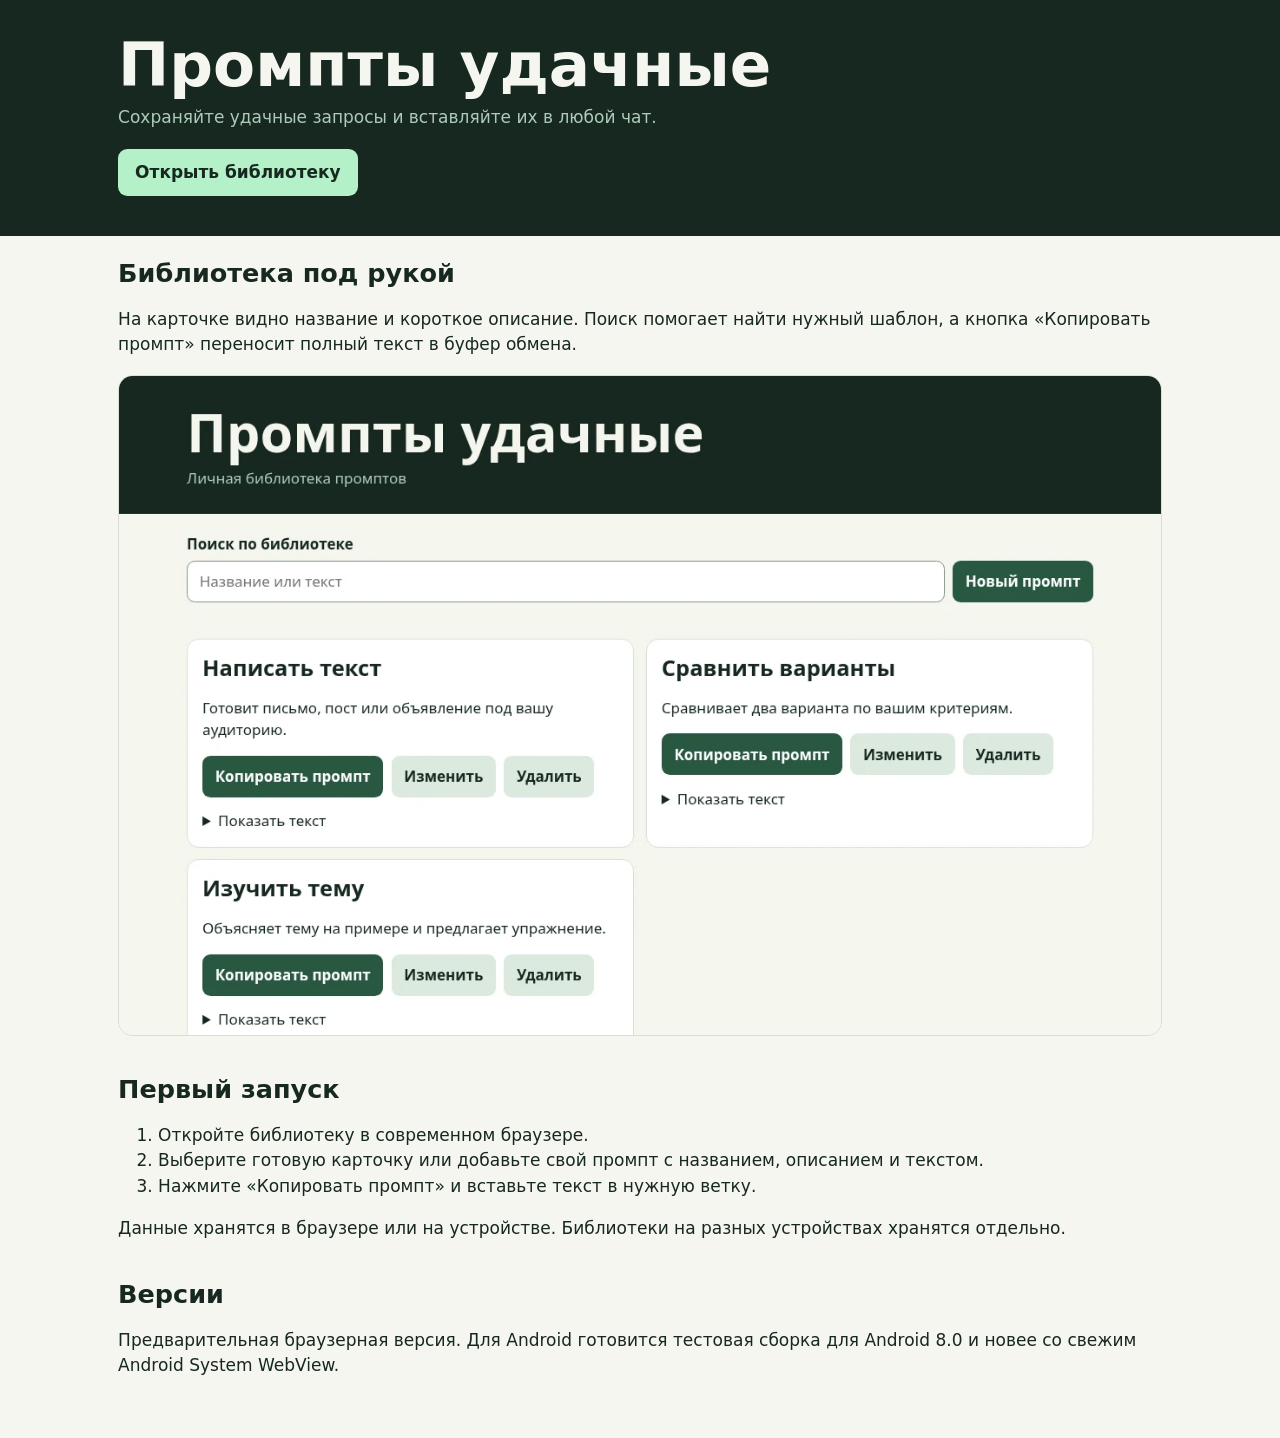
==== index.html @ 5c015fc0 "Deploy the prompt library browser preview" ====
<!doctype html>
<html lang="ru">
<head>
<meta charset="utf-8">
<meta name="viewport" content="width=device-width, initial-scale=1">
<title>Промпты удачные</title>
<link rel="stylesheet" href="app/style.css">
<link rel="stylesheet" href="site.css">
</head>
<body>
<header><div class="wrap"><h1>Промпты удачные</h1><p>Сохраняйте удачные запросы и вставляйте их в любой чат.</p>
<a class="cta" href="app/">Открыть библиотеку</a>
</div></header>
<main class="wrap">
<section><h2>Библиотека под рукой</h2>
<p>На карточке видно название и короткое описание. Поиск помогает найти нужный шаблон, а кнопка «Копировать промпт» переносит полный текст в буфер обмена.</p>
<img src="media/library.webp" alt="Скриншот библиотеки с карточками и кнопками копирования" width="1200" height="760">
</section>
<section><h2>Первый запуск</h2>
<ol><li>Откройте библиотеку в современном браузере.</li><li>Выберите готовую карточку или добавьте свой промпт с названием, описанием и текстом.</li><li>Нажмите «Копировать промпт» и вставьте текст в нужную ветку.</li></ol>
<p>Данные хранятся в браузере или на устройстве. Библиотеки на разных устройствах хранятся отдельно.</p>
</section>
<section><h2>Версии</h2>
<p>Предварительная браузерная версия. Для Android готовится тестовая сборка для Android 8.0 и новее со свежим Android System WebView.</p>
</section>
</main>
</body>
</html>
---- app/style.css ----
:root { font: 17px/1.5 system-ui, sans-serif; color: #172820; background: #f5f6ef; }
* { box-sizing: border-box; }
body { margin: 0; }
.wrap { max-width: 64rem; margin: auto; padding: 1.3rem; }
header { background: #172820; color: #f5f6ef; }
header p { color: #accbb9; margin: .4rem 0; }
h1 { margin: .5rem 0 0; font-size: clamp(2rem, 6vw, 3.6rem); line-height: 1.1; }
h2 { margin: 0; line-height: 1.25; }
label { display: block; font-weight: 650; margin-bottom: .35rem; }
.controls, .actions { display: flex; flex-wrap: wrap; gap: .55rem; }
.controls input { flex: 1 1 15rem; }
input, textarea, button { font: inherit; border-radius: .55rem; padding: .6rem .8rem; }
input, textarea { border: 1px solid #819589; background: white; color: inherit; width: 100%; }
button { background: #dce9de; border: 1px solid transparent; color: #172820; cursor: pointer; font-weight: 650; }
#add, button[type=submit], form button:last-child { background: #285741; color: white; }
#library { display: grid; gap: .8rem; grid-template-columns: repeat(auto-fit, minmax(min(100%, 25rem), 1fr)); }
article { background: white; border: 1px solid #d6e0d7; border-radius: .8rem; padding: 1rem; min-width: 0; }
article p { white-space: pre-wrap; overflow-wrap: anywhere; }
dialog { border: 1px solid #819589; border-radius: .8rem; width: min(94%, 39rem); color: inherit; }
dialog::backdrop { background: #172820a8; }
form label { margin-top: .8rem; }
form .actions { justify-content: flex-end; margin-top: .8rem; }
#notice { min-height: 1.5rem; margin: .5rem 0; }

article details { margin-top: .85rem; }
summary { cursor: pointer; }
article .actions button:first-child { background: #285741; color: white; }
---- site.css ----
.cta { display: inline-block; margin: .7rem 0 1rem; background: #b5f1c8; color: #172820; text-decoration: none; font-weight: 700; padding: .65rem 1rem; border-radius: .55rem; }
section { margin-bottom: 2.2rem; }
img, video { display: block; width: 100%; height: auto; border-radius: .85rem; border: 1px solid #d6e0d7; }
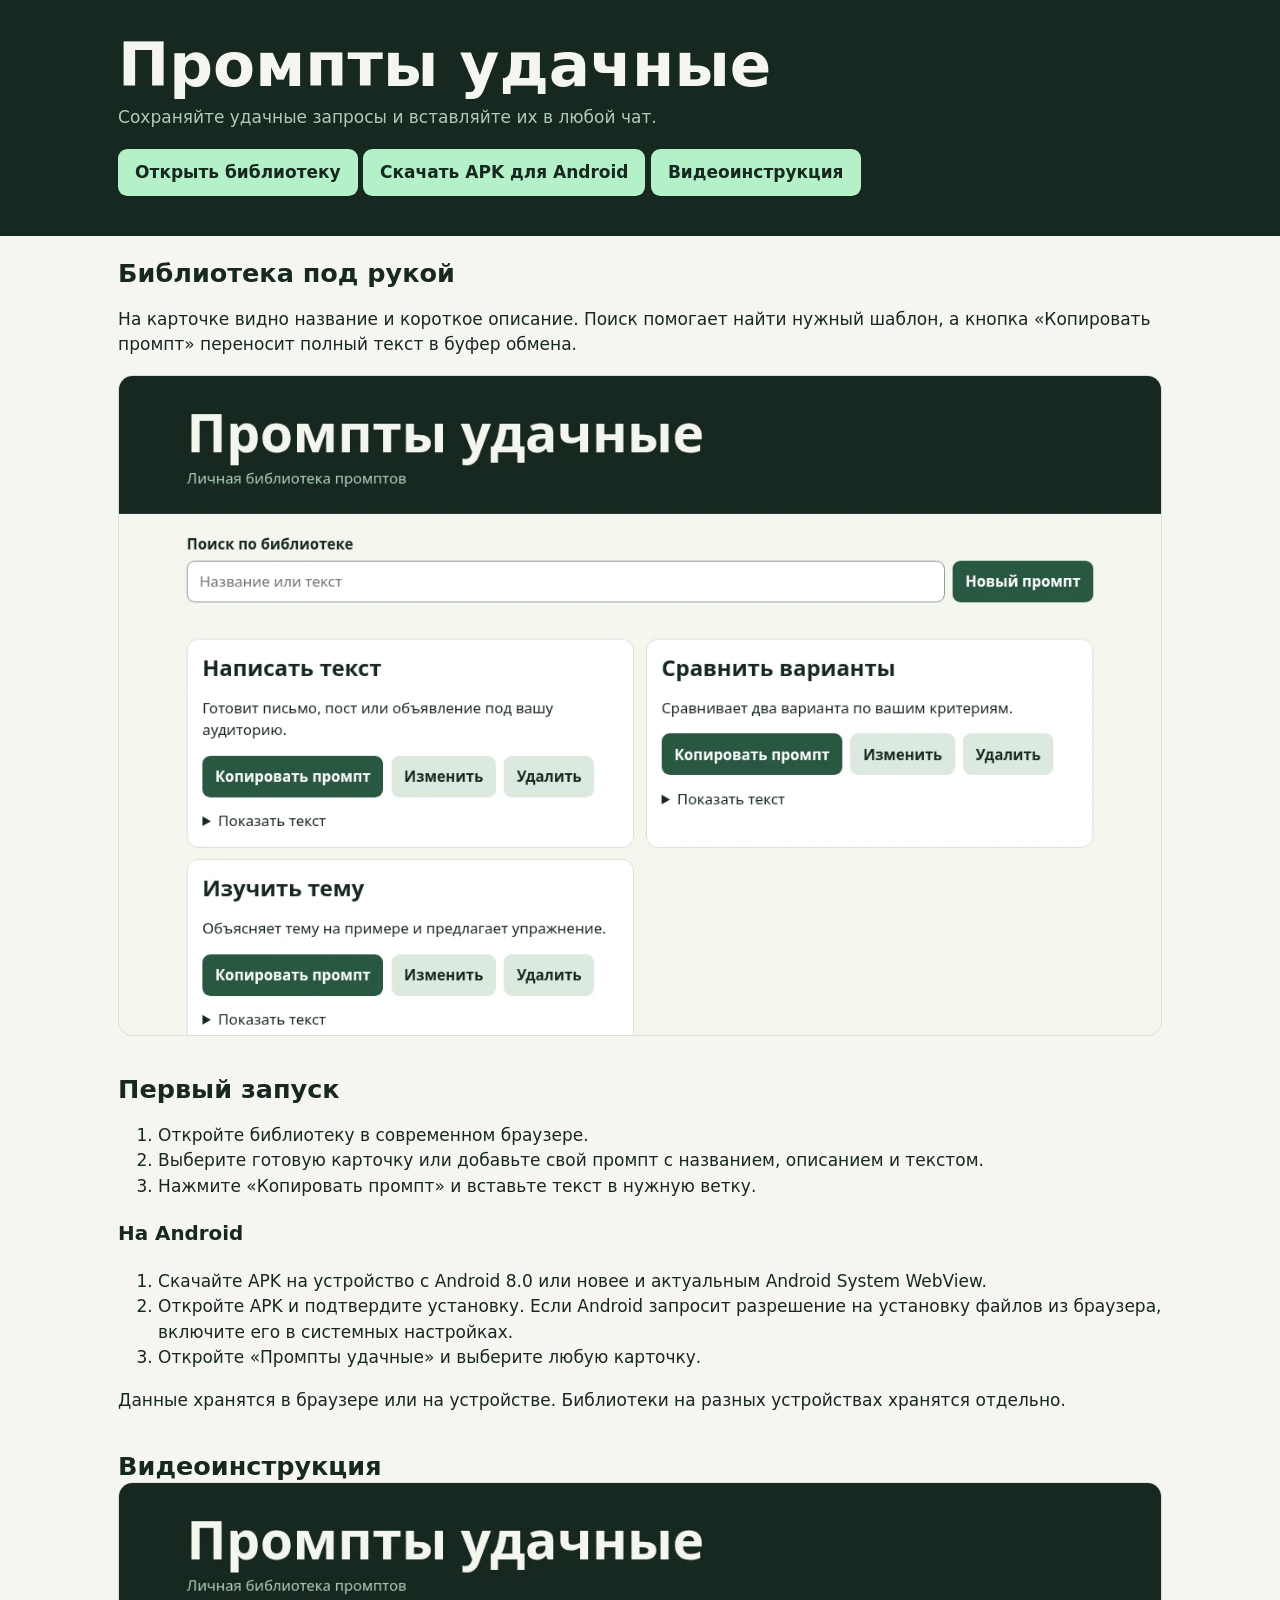
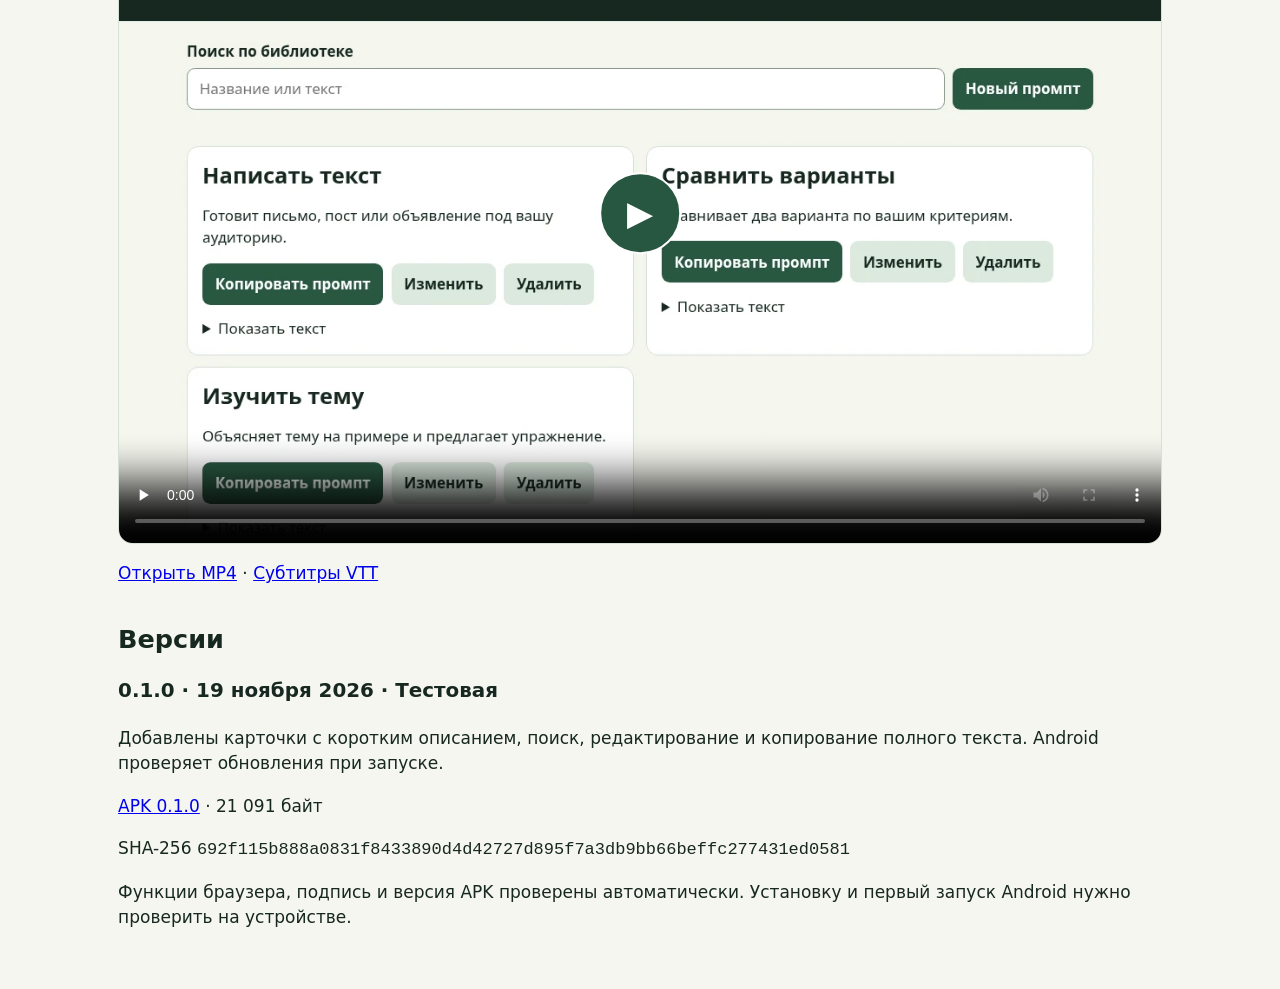
==== commit ad8e8475: "Deliver the test APK and Russian video guide" ====
--- a/index.html
+++ b/index.html
@@ -6,10 +6,13 @@
 <title>Промпты удачные</title>
 <link rel="stylesheet" href="app/style.css">
 <link rel="stylesheet" href="site.css">
+<script src="site.js" defer></script>
 </head>
 <body>
 <header><div class="wrap"><h1>Промпты удачные</h1><p>Сохраняйте удачные запросы и вставляйте их в любой чат.</p>
 <a class="cta" href="app/">Открыть библиотеку</a>
+<a class="cta" href="files/prompt-library-0.1.0.apk" download>Скачать APK для Android</a>
+<a class="cta" id="instruction-link" href="#instruction">Видеоинструкция</a>
 </div></header>
 <main class="wrap">
 <section><h2>Библиотека под рукой</h2>
@@ -18,10 +21,26 @@
 </section>
 <section><h2>Первый запуск</h2>
 <ol><li>Откройте библиотеку в современном браузере.</li><li>Выберите готовую карточку или добавьте свой промпт с названием, описанием и текстом.</li><li>Нажмите «Копировать промпт» и вставьте текст в нужную ветку.</li></ol>
+<h3>На Android</h3>
+<ol><li>Скачайте APK на устройство с Android 8.0 или новее и актуальным Android System WebView.</li><li>Откройте APK и подтвердите установку. Если Android запросит разрешение на установку файлов из браузера, включите его в системных настройках.</li><li>Откройте «Промпты удачные» и выберите любую карточку.</li></ol>
 <p>Данные хранятся в браузере или на устройстве. Библиотеки на разных устройствах хранятся отдельно.</p>
 </section>
+<section id="instruction"><h2>Видеоинструкция</h2>
+<div class="player">
+<video id="video" controls playsinline preload="none" poster="media/instruction-poster.webp">
+<source src="media/instruction-v1.mp4" type="video/mp4">
+<track kind="captions" src="media/instruction.vtt" srclang="ru" label="Русский">
+</video>
+<button id="play" type="button" aria-label="Воспроизвести видео">▶</button>
+</div>
+<p><a href="media/instruction-v1.mp4">Открыть MP4</a> · <a href="media/instruction.vtt">Субтитры VTT</a></p>
+</section>
 <section><h2>Версии</h2>
-<p>Предварительная браузерная версия. Для Android готовится тестовая сборка для Android 8.0 и новее со свежим Android System WebView.</p>
+<h3>0.1.0 · 19 ноября 2026 · Тестовая</h3>
+<p>Добавлены карточки с коротким описанием, поиск, редактирование и копирование полного текста. Android проверяет обновления при запуске.</p>
+<p><a href="files/prompt-library-0.1.0.apk" download>APK 0.1.0</a> · 21 091 байт</p>
+<p class="checksum">SHA-256 <code>692f115b888a0831f8433890d4d42727d895f7a3db9bb66beffc277431ed0581</code></p>
+<p>Функции браузера, подпись и версия APK проверены автоматически. Установку и первый запуск Android нужно проверить на устройстве.</p>
 </section>
 </main>
 </body>
--- a/site.css
+++ b/site.css
@@ -1,3 +1,7 @@
 .cta { display: inline-block; margin: .7rem 0 1rem; background: #b5f1c8; color: #172820; text-decoration: none; font-weight: 700; padding: .65rem 1rem; border-radius: .55rem; }
 section { margin-bottom: 2.2rem; }
 img, video { display: block; width: 100%; height: auto; border-radius: .85rem; border: 1px solid #d6e0d7; }
+.player { position: relative; }
+#play { position: absolute; display: grid; place-items: center; inset: 50% auto auto 50%; transform: translate(-50%, -50%); border-radius: 50%; width: 4.8rem; height: 4.8rem; background: #285741; color: white; font-size: 2rem; border: 2px solid white; }
+#play[hidden] { display: none; }
+.checksum { overflow-wrap: anywhere; }
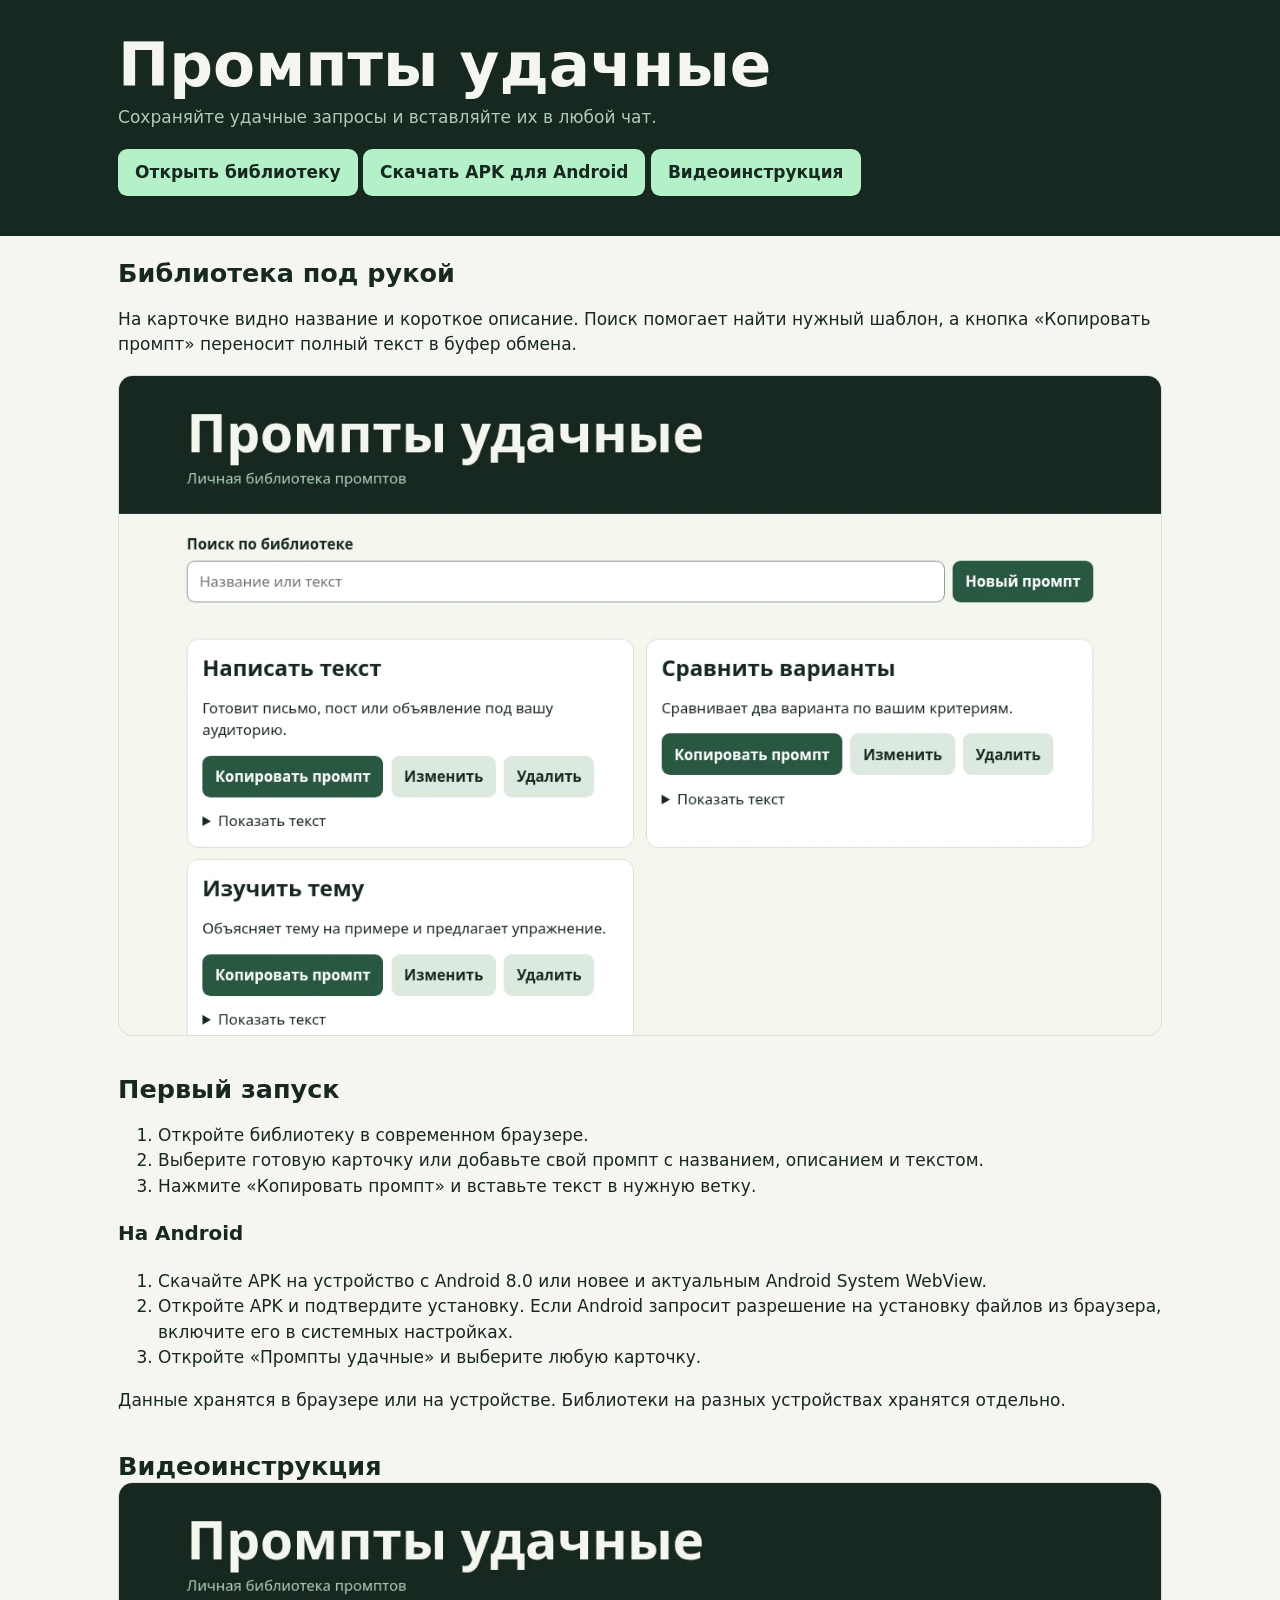
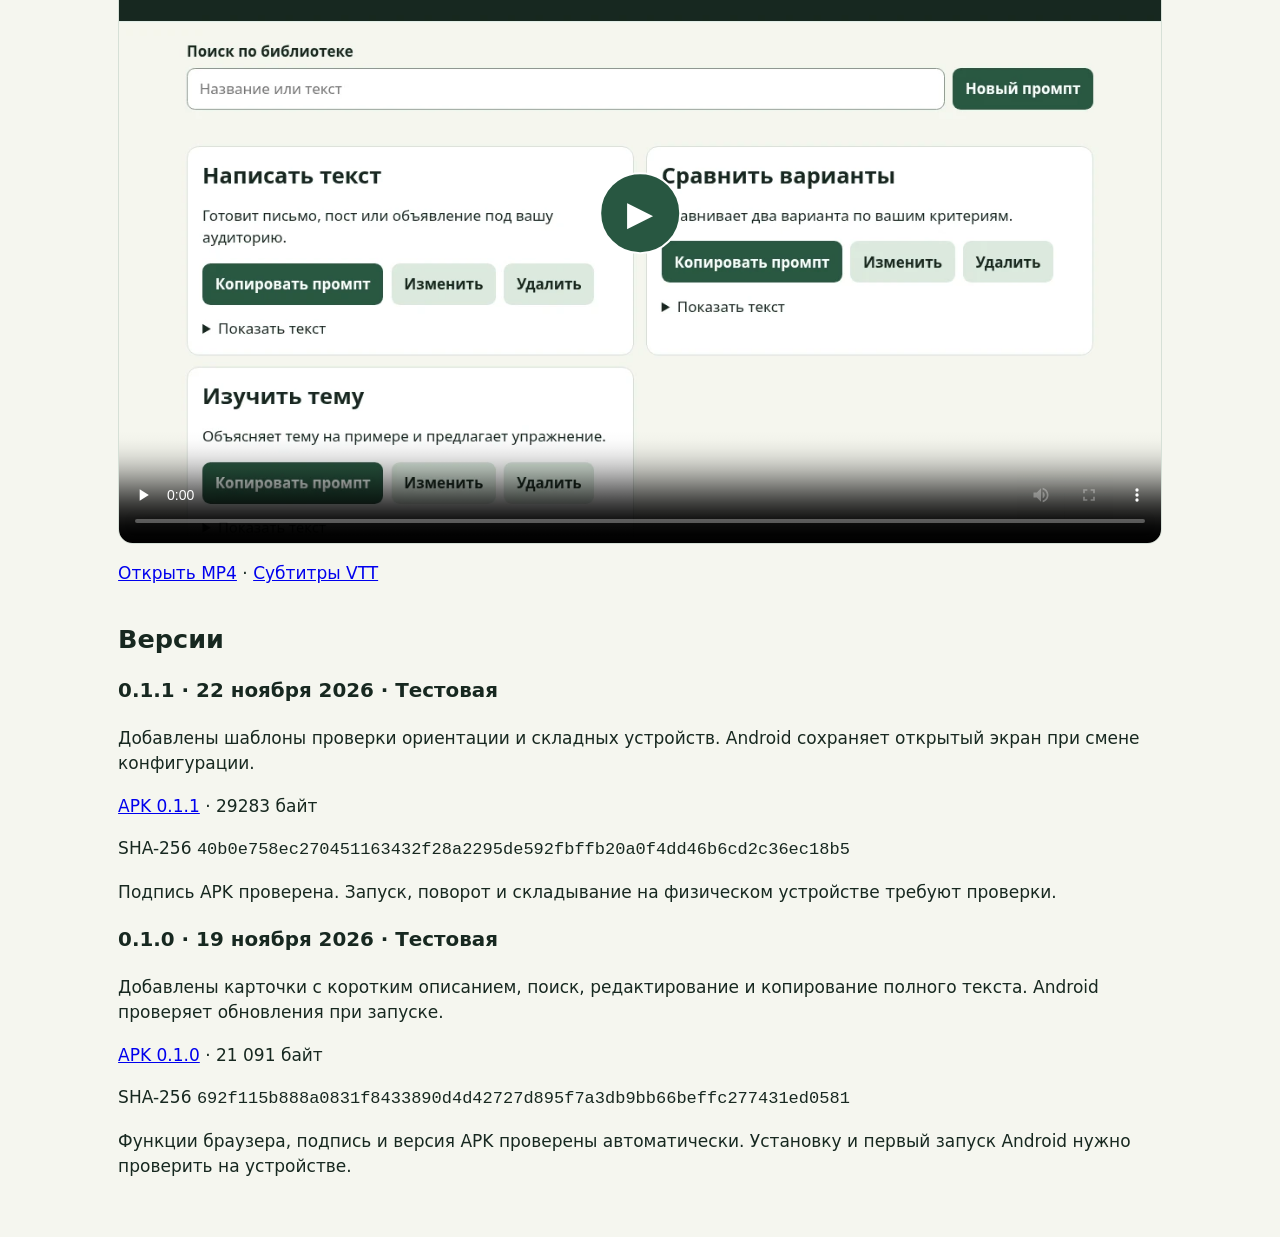
==== commit 6970e94d: "Stage the Android 0.1.1 test build" ====
--- a/index.html
+++ b/index.html
@@ -11,7 +11,7 @@
 <body>
 <header><div class="wrap"><h1>Промпты удачные</h1><p>Сохраняйте удачные запросы и вставляйте их в любой чат.</p>
 <a class="cta" href="app/">Открыть библиотеку</a>
-<a class="cta" href="files/prompt-library-0.1.0.apk" download>Скачать APK для Android</a>
+<a class="cta" href="files/prompt-library-0.1.1.apk" download>Скачать APK для Android</a>
 <a class="cta" id="instruction-link" href="#instruction">Видеоинструкция</a>
 </div></header>
 <main class="wrap">
@@ -36,6 +36,11 @@
 <p><a href="media/instruction-v1.mp4">Открыть MP4</a> · <a href="media/instruction.vtt">Субтитры VTT</a></p>
 </section>
 <section><h2>Версии</h2>
+<h3>0.1.1 · 22 ноября 2026 · Тестовая</h3>
+<p>Добавлены шаблоны проверки ориентации и складных устройств. Android сохраняет открытый экран при смене конфигурации.</p>
+<p><a href="files/prompt-library-0.1.1.apk" download>APK 0.1.1</a> · 29283 байт</p>
+<p class="checksum">SHA-256 <code>40b0e758ec270451163432f28a2295de592fbffb20a0f4dd46b6cd2c36ec18b5</code></p>
+<p>Подпись APK проверена. Запуск, поворот и складывание на физическом устройстве требуют проверки.</p>
 <h3>0.1.0 · 19 ноября 2026 · Тестовая</h3>
 <p>Добавлены карточки с коротким описанием, поиск, редактирование и копирование полного текста. Android проверяет обновления при запуске.</p>
 <p><a href="files/prompt-library-0.1.0.apk" download>APK 0.1.0</a> · 21 091 байт</p>
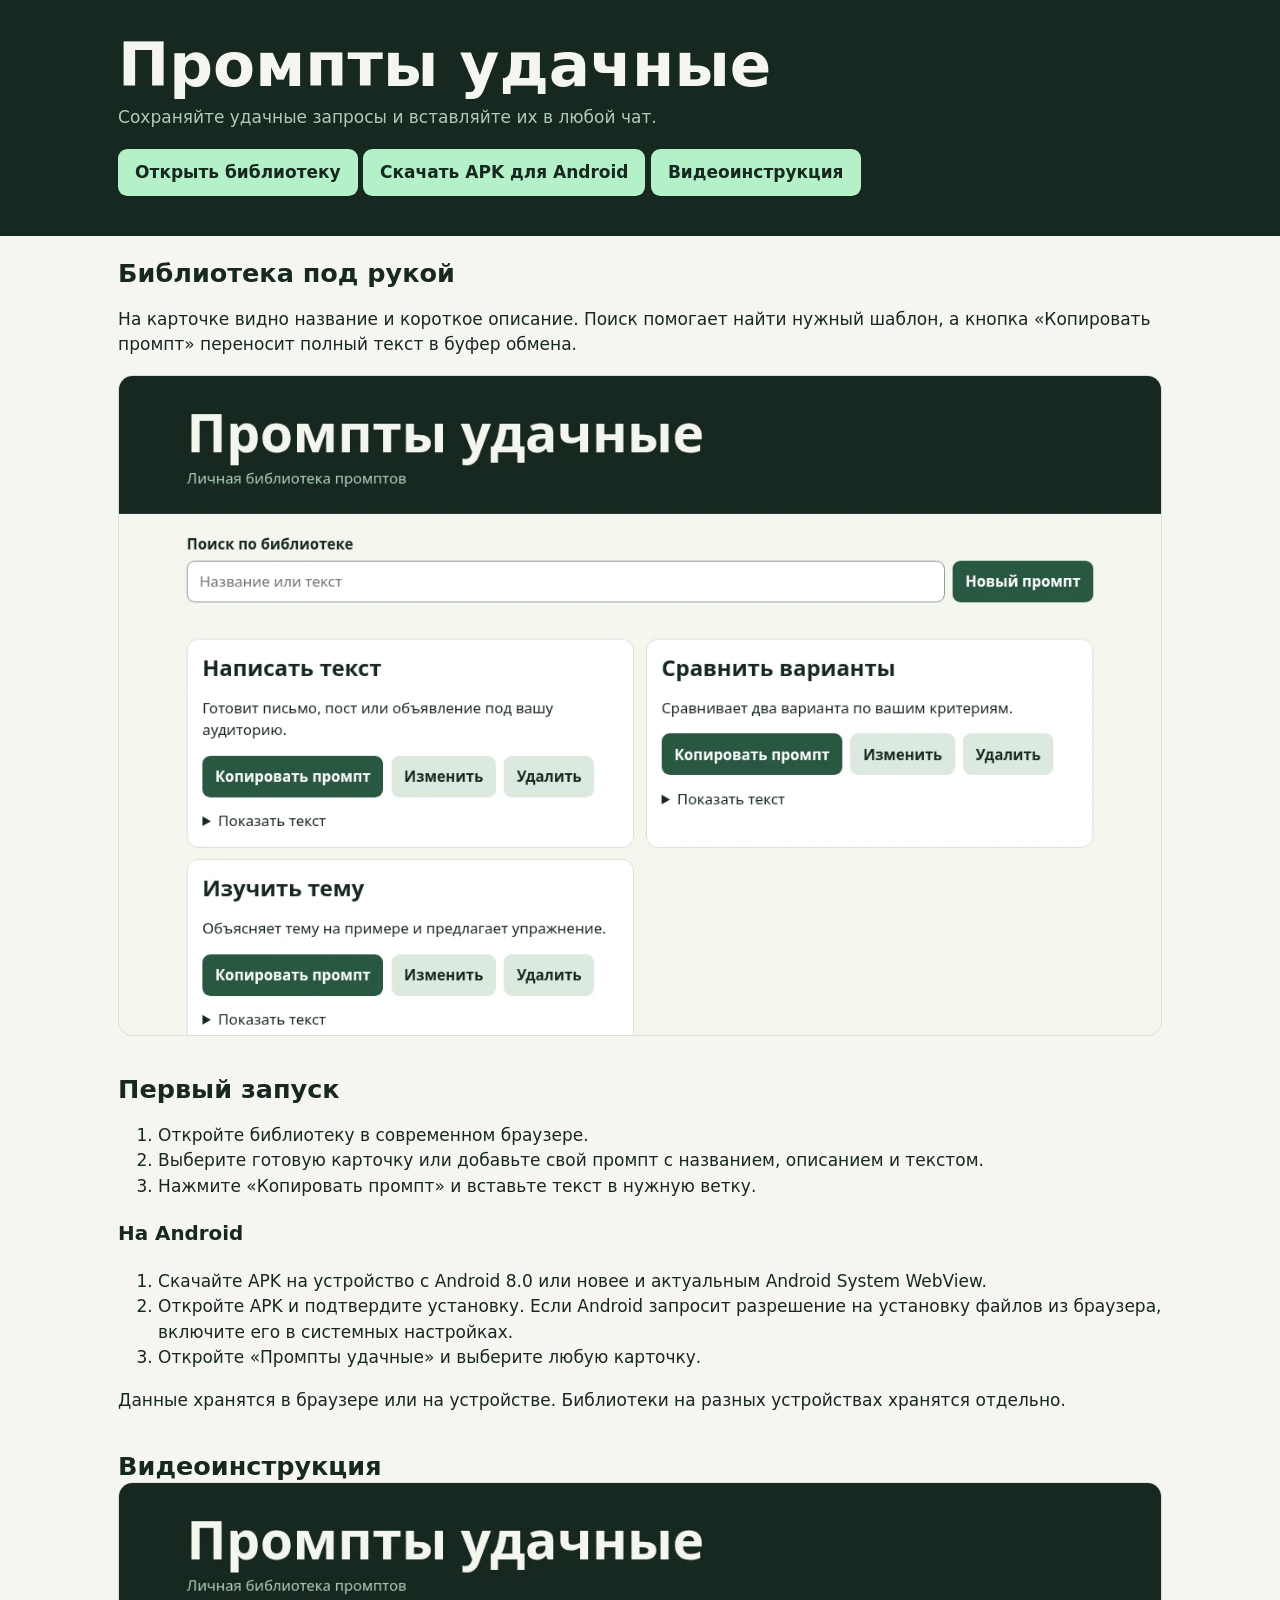
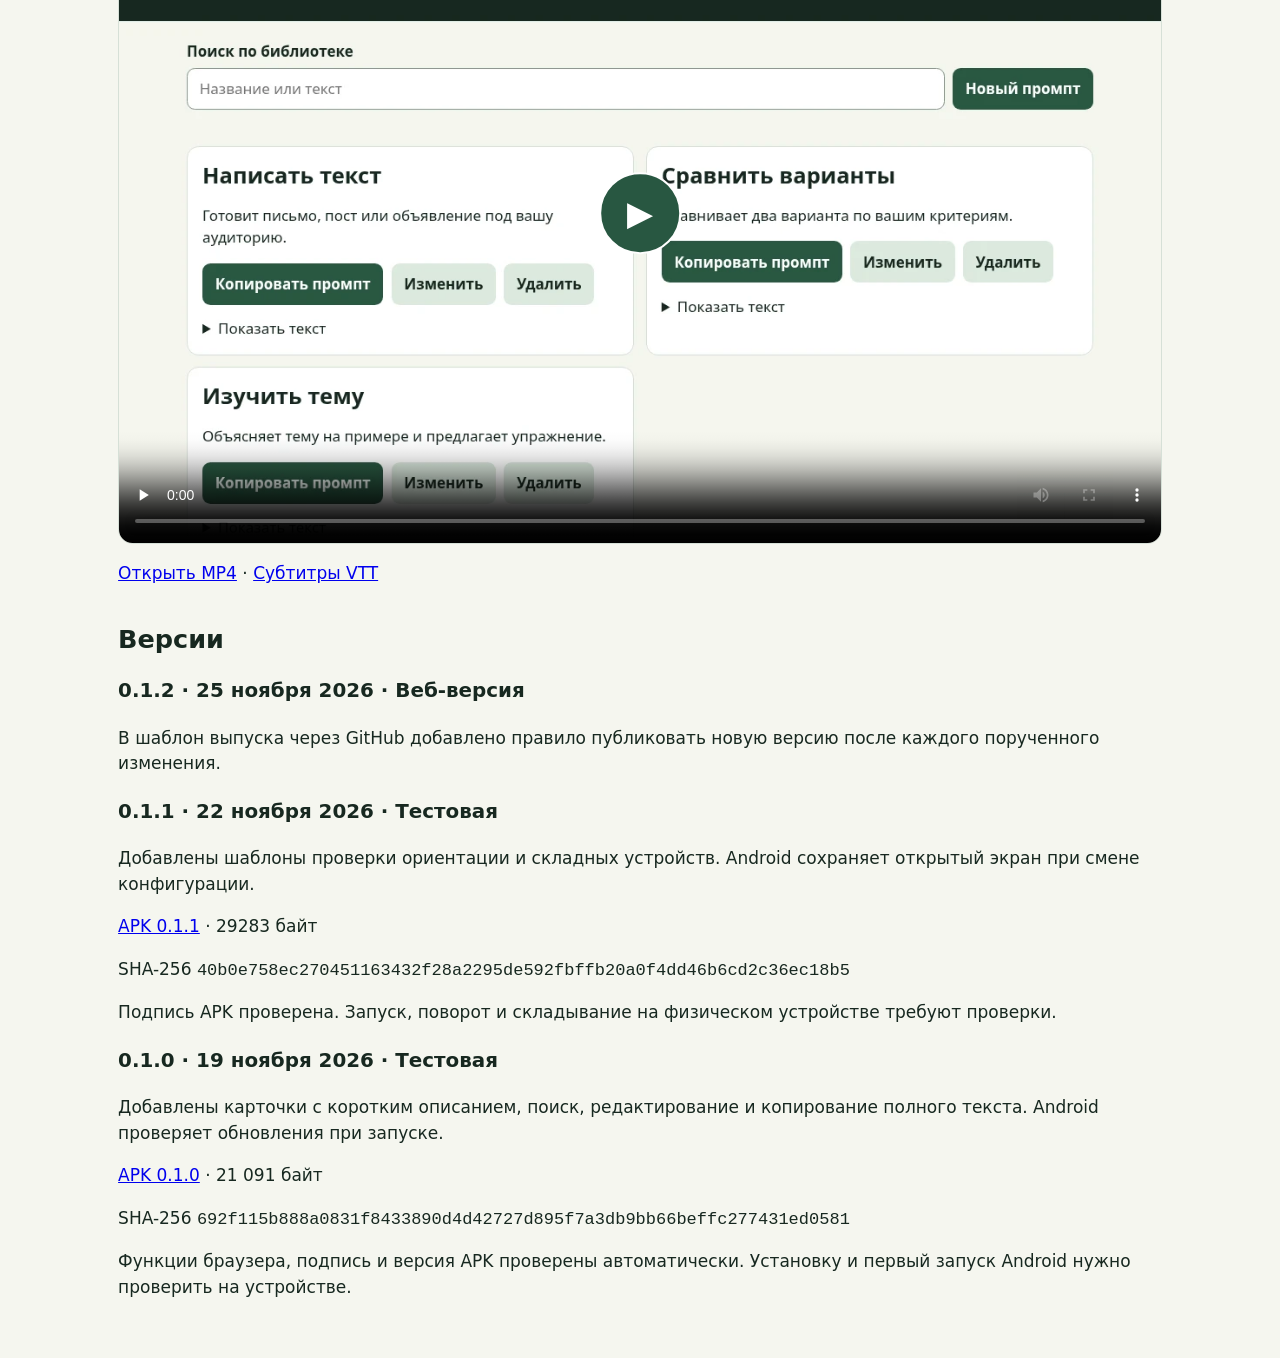
==== commit 0b7e75f7: "Publish web version 0.1.2" ====
--- a/index.html
+++ b/index.html
@@ -36,6 +36,8 @@
 <p><a href="media/instruction-v1.mp4">Открыть MP4</a> · <a href="media/instruction.vtt">Субтитры VTT</a></p>
 </section>
 <section><h2>Версии</h2>
+<h3>0.1.2 · 25 ноября 2026 · Веб-версия</h3>
+<p>В шаблон выпуска через GitHub добавлено правило публиковать новую версию после каждого порученного изменения.</p>
 <h3>0.1.1 · 22 ноября 2026 · Тестовая</h3>
 <p>Добавлены шаблоны проверки ориентации и складных устройств. Android сохраняет открытый экран при смене конфигурации.</p>
 <p><a href="files/prompt-library-0.1.1.apk" download>APK 0.1.1</a> · 29283 байт</p>
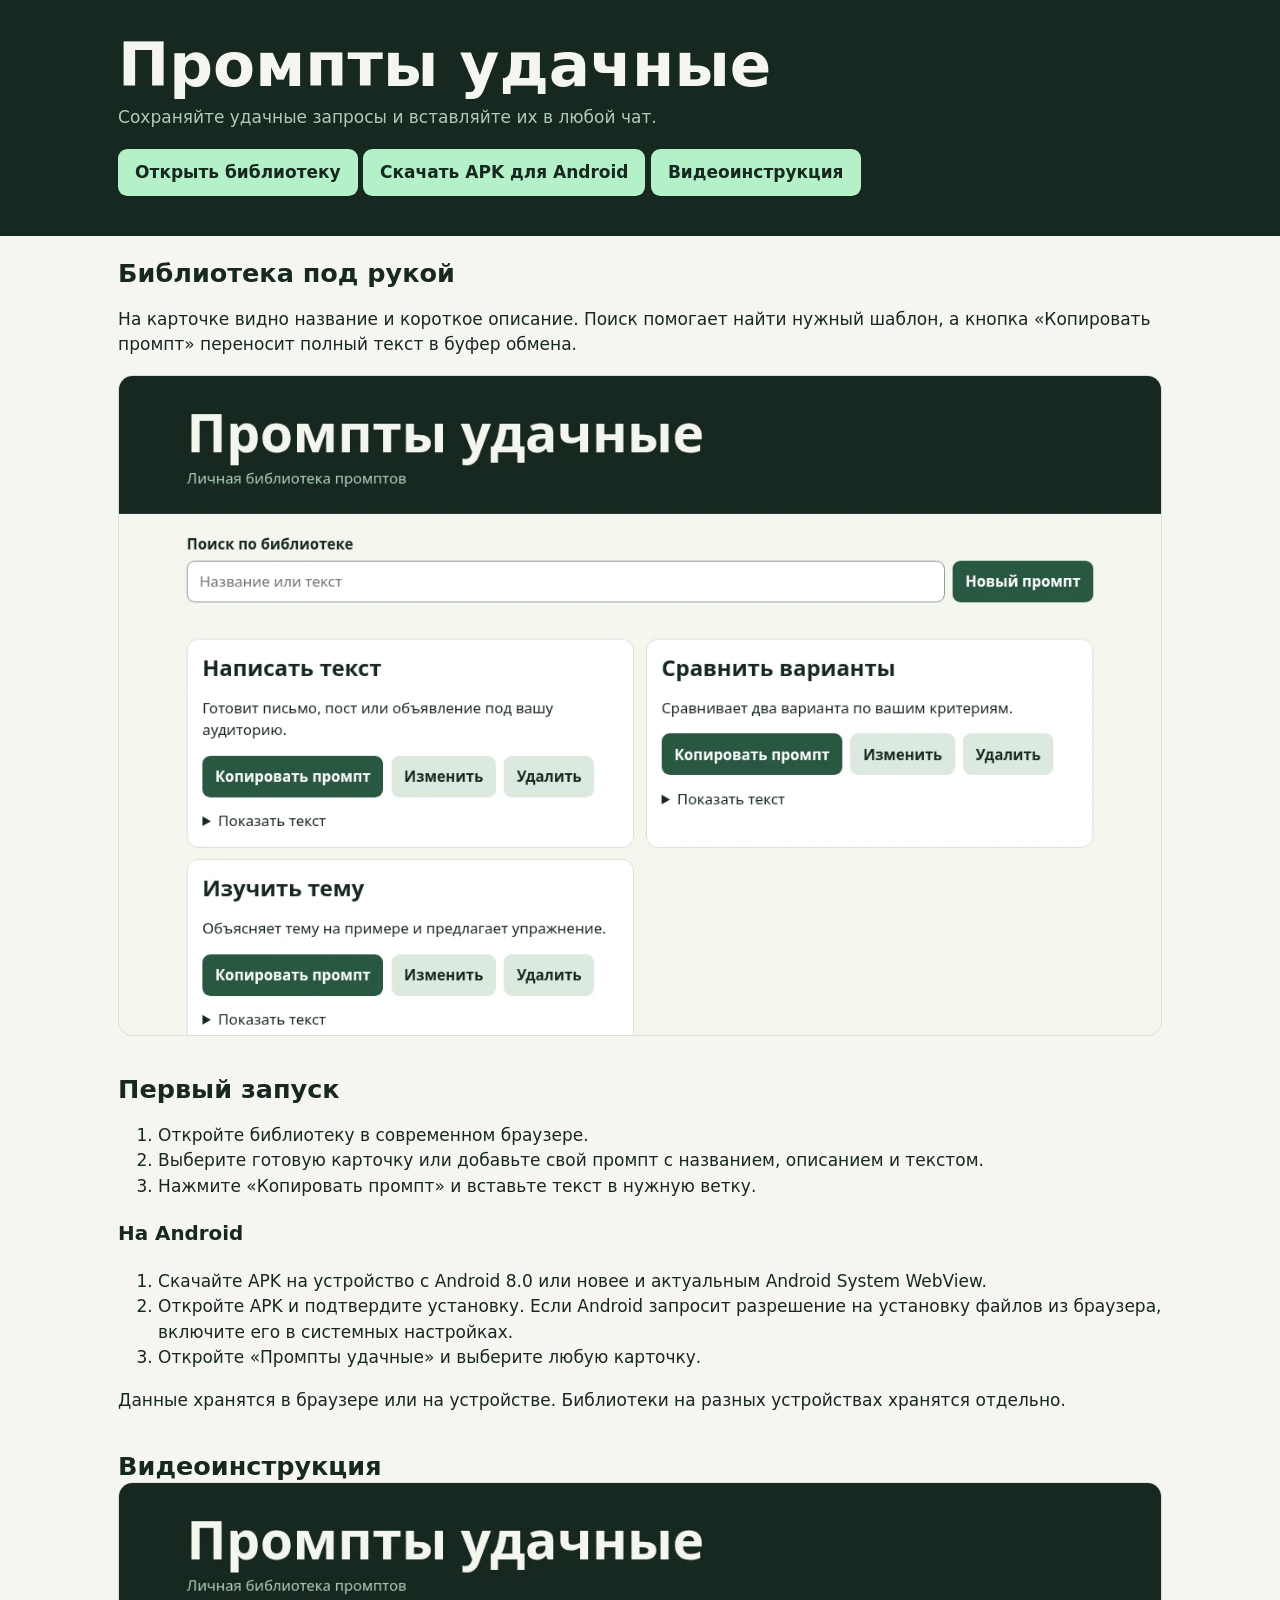
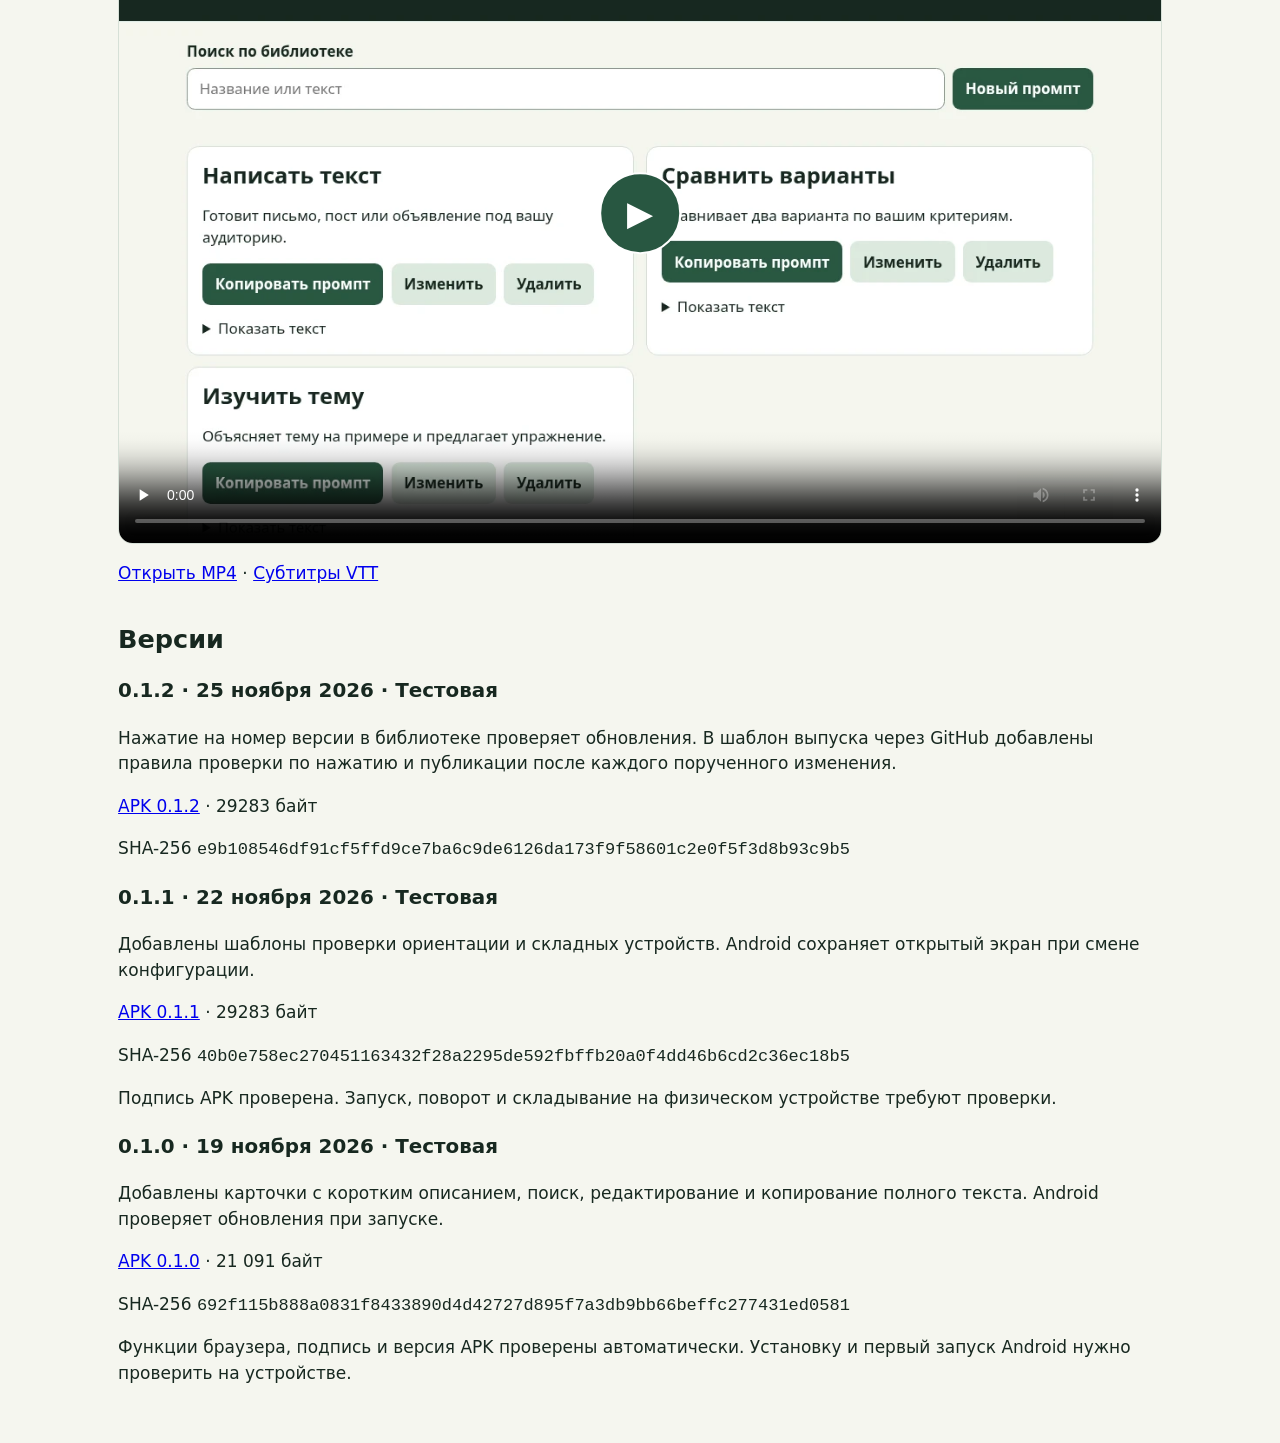
==== commit 63b0beb4: "Deploy version 0.1.2 with manual update checks" ====
--- a/index.html
+++ b/index.html
@@ -11,7 +11,7 @@
 <body>
 <header><div class="wrap"><h1>Промпты удачные</h1><p>Сохраняйте удачные запросы и вставляйте их в любой чат.</p>
 <a class="cta" href="app/">Открыть библиотеку</a>
-<a class="cta" href="files/prompt-library-0.1.1.apk" download>Скачать APK для Android</a>
+<a class="cta" href="files/prompt-library-0.1.2.apk" download>Скачать APK для Android</a>
 <a class="cta" id="instruction-link" href="#instruction">Видеоинструкция</a>
 </div></header>
 <main class="wrap">
@@ -36,8 +36,10 @@
 <p><a href="media/instruction-v1.mp4">Открыть MP4</a> · <a href="media/instruction.vtt">Субтитры VTT</a></p>
 </section>
 <section><h2>Версии</h2>
-<h3>0.1.2 · 25 ноября 2026 · Веб-версия</h3>
-<p>В шаблон выпуска через GitHub добавлено правило публиковать новую версию после каждого порученного изменения.</p>
+<h3>0.1.2 · 25 ноября 2026 · Тестовая</h3>
+<p>Нажатие на номер версии в библиотеке проверяет обновления. В шаблон выпуска через GitHub добавлены правила проверки по нажатию и публикации после каждого порученного изменения.</p>
+<p><a href="files/prompt-library-0.1.2.apk" download>APK 0.1.2</a> · 29283 байт</p>
+<p class="checksum">SHA-256 <code>e9b108546df91cf5ffd9ce7ba6c9de6126da173f9f58601c2e0f5f3d8b93c9b5</code></p>
 <h3>0.1.1 · 22 ноября 2026 · Тестовая</h3>
 <p>Добавлены шаблоны проверки ориентации и складных устройств. Android сохраняет открытый экран при смене конфигурации.</p>
 <p><a href="files/prompt-library-0.1.1.apk" download>APK 0.1.1</a> · 29283 байт</p>
